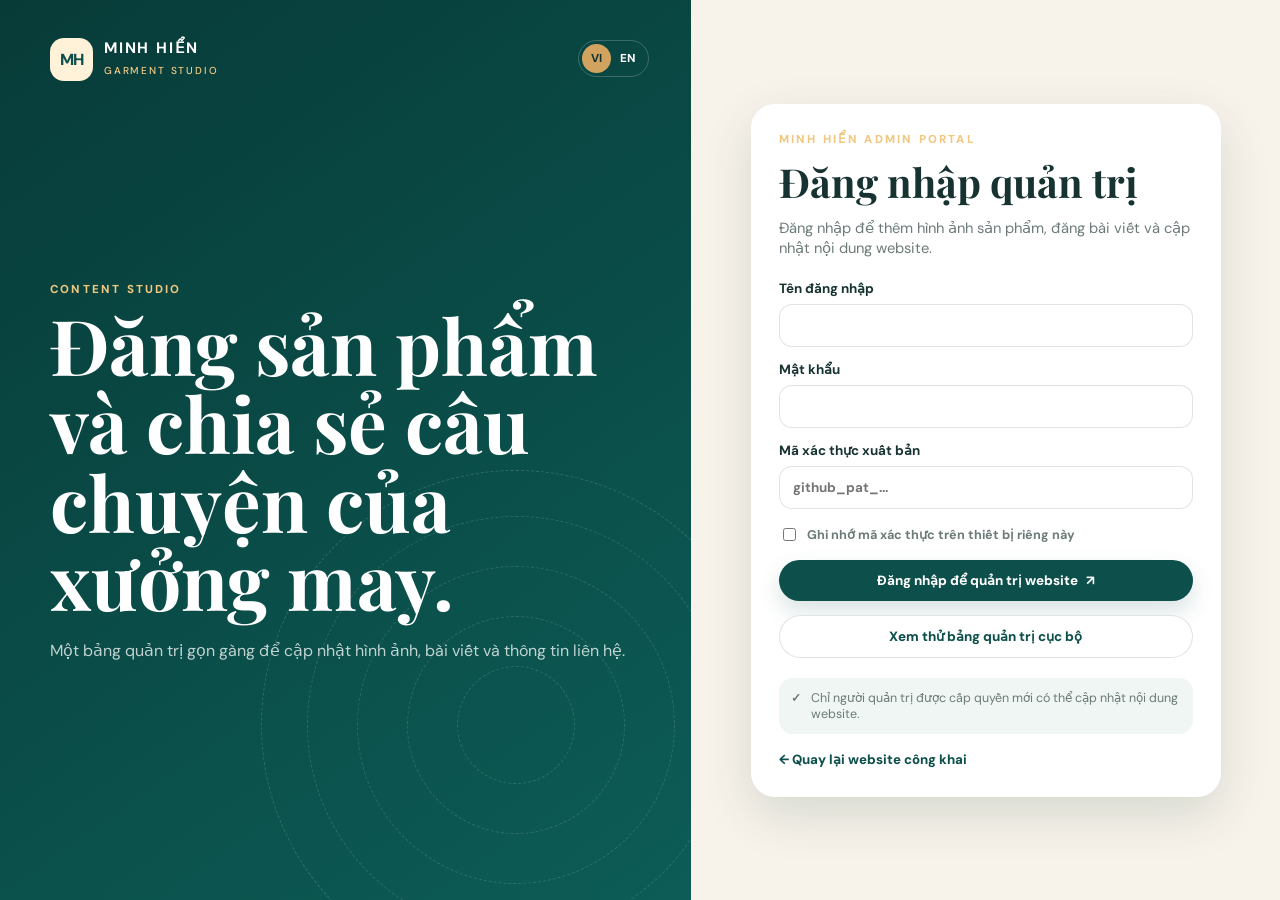
==== admin.html @ 79e7443a "Add files via upload" ====
<!doctype html>
<html lang="vi">
<head>
  <meta charset="utf-8">
  <meta name="viewport" content="width=device-width,initial-scale=1">
  <meta name="theme-color" content="#0d4f4a">
  <title>MINH HIỂN | Admin</title>
  <link rel="preconnect" href="https://fonts.googleapis.com">
  <link rel="preconnect" href="https://fonts.gstatic.com" crossorigin>
  <link href="https://fonts.googleapis.com/css2?family=DM+Sans:wght@400;500;600;700;800&family=Playfair+Display:wght@600;700&display=swap" rel="stylesheet">
  <link rel="stylesheet" href="assets/css/admin.css">
</head>
<body>
  <section class="login-page" data-login-page>
    <div class="login-visual">
      <div class="visual-inner">
        <a class="brand" href="index.html"><span class="brand-mark">MH</span><span><strong>MINH HIỂN</strong><small>GARMENT STUDIO</small></span></a>
        <div class="login-language"><button class="lang-btn active" data-lang="vi" type="button">VI</button><button class="lang-btn" data-lang="en" type="button">EN</button></div>
        <div class="visual-message"><p data-i18n="loginEyebrow">CONTENT STUDIO</p><h1 data-i18n="loginVisualTitle">Đăng sản phẩm và chia sẻ câu chuyện của xưởng may.</h1><span data-i18n="loginVisualText">Một bảng quản trị gọn gàng để cập nhật hình ảnh, bài viết và thông tin liên hệ.</span></div>
        <div class="visual-pattern"><span></span><span></span><span></span><span></span></div>
      </div>
    </div>
    <div class="login-panel">
      <div class="login-card">
        <div class="login-head"><p data-i18n="adminPortal">MINH HIỂN ADMIN PORTAL</p><h2 data-i18n="loginTitle">Đăng nhập quản trị</h2><span data-i18n="loginIntro">Đăng nhập để thêm hình ảnh sản phẩm, đăng bài viết và cập nhật nội dung website.</span></div>
        <form class="form-stack" data-login-form>
          <label><span data-i18n="username">Tên đăng nhập</span><input name="username" autocomplete="username" required></label>
          <label><span data-i18n="password">Mật khẩu</span><input name="password" type="password" autocomplete="current-password" required></label>
          <label><span data-i18n="publishCode">Mã xác thực xuất bản</span><input name="token" type="password" autocomplete="off" placeholder="github_pat_..."></label>
          <label class="checkbox remember-row"><input name="rememberToken" type="checkbox"><span data-i18n="rememberToken">Ghi nhớ mã xác thực trên thiết bị riêng này</span></label>
          <button class="btn primary wide" type="submit"><span data-i18n="loginPublish">Đăng nhập để quản trị website</span><b>↗</b></button>
          <button class="btn secondary wide" type="button" data-demo-login data-i18n="demoMode">Xem thử bảng quản trị cục bộ</button>
        </form>
        <div class="login-note"><b>✓</b><span data-i18n="accessNote">Chỉ người quản trị được cấp quyền mới có thể cập nhật nội dung website.</span></div>
        <a class="back-link" href="index.html">← <span data-i18n="backSite">Quay lại website công khai</span></a>
      </div>
    </div>
  </section>

  <section class="app-shell hidden" data-app-shell>
    <aside class="sidebar" data-sidebar>
      <div class="sidebar-head"><a class="brand" href="index.html" target="_blank"><span class="brand-mark">MH</span><span><strong>MINH HIỂN</strong><small>ADMIN STUDIO</small></span></a><button class="sidebar-close" data-sidebar-close type="button">×</button></div>
      <nav class="side-nav">
        <button class="side-link active" data-panel-link="dashboard"><span>⌂</span><b data-i18n="dashboard">Tổng quan</b></button>
        <button class="side-link" data-panel-link="products"><span>▧</span><b data-i18n="products">Sản phẩm</b></button>
        <button class="side-link" data-panel-link="posts"><span>✎</span><b data-i18n="posts">Bài viết</b></button>
        <button class="side-link" data-panel-link="settings"><span>⚙</span><b data-i18n="websiteInfo">Thông tin website</b></button>
        <button class="side-link" data-panel-link="help"><span>?</span><b data-i18n="help">Hướng dẫn</b></button>
      </nav>
      <div class="sidebar-bottom"><a href="index.html" target="_blank">↗ <span data-i18n="openPublic">Mở website công khai</span></a><button type="button" data-logout>⇥ <span data-i18n="logout">Đăng xuất</span></button></div>
    </aside>
    <main class="main">
      <header class="topbar">
        <div class="topbar-left"><button class="mobile-toggle" data-mobile-toggle type="button">☰</button><div><h1 data-page-title></h1><p><span class="status-dot"></span><span data-mode-label></span></p></div></div>
        <div class="topbar-actions"><div class="language-switch"><button class="lang-btn active" data-lang="vi" type="button">VI</button><button class="lang-btn" data-lang="en" type="button">EN</button></div><button class="btn secondary small" data-refresh type="button" data-i18n="refresh">Làm mới</button><button class="btn primary small" data-quick-product type="button"><span>+</span><span data-i18n="addProductShort">Sản phẩm</span></button></div>
      </header>
      <div class="content">
        <section class="panel active" data-panel="dashboard">
          <div class="page-head"><div><p class="kicker" data-i18n="dashboardKicker">CONTENT OVERVIEW</p><h2 data-i18n="dashboardTitle">Tổng quan nội dung website</h2><span data-i18n="dashboardText">Theo dõi nhanh dữ liệu đang hiển thị công khai.</span></div></div>
          <div class="metrics"><article><span data-i18n="products">Sản phẩm</span><strong data-count-products>0</strong><small data-i18n="publishedItems">Nội dung đã đăng</small></article><article><span data-i18n="posts">Bài viết</span><strong data-count-posts>0</strong><small data-i18n="publishedItems">Nội dung đã đăng</small></article><article><span data-i18n="categories">Nhóm sản phẩm</span><strong data-count-categories>0</strong><small data-i18n="productGroups">Phân nhóm hiển thị</small></article><article><span data-i18n="workingMode">Chế độ</span><strong class="mode-metric" data-mode-text></strong><small data-i18n="connectionMode">Kết nối dữ liệu</small></article></div>
          <div class="dashboard-grid"><article class="card"><div class="card-head"><h3 data-i18n="latestProducts">Sản phẩm mới</h3><button data-panel-jump="products" type="button" data-i18n="viewAll">Xem tất cả</button></div><div class="list" data-recent-products></div></article><article class="card"><div class="card-head"><h3 data-i18n="latestPosts">Bài viết mới</h3><button data-panel-jump="posts" type="button" data-i18n="viewAll">Xem tất cả</button></div><div class="list" data-recent-posts></div></article></div>
        </section>
        <section class="panel" data-panel="products">
          <div class="page-head row"><div><p class="kicker" data-i18n="productsKicker">PRODUCT LIBRARY</p><h2 data-i18n="manageProducts">Quản lý hình ảnh và sản phẩm</h2><span data-i18n="manageProductsText">Thêm sản phẩm gia công tiêu biểu bằng cả tiếng Việt và tiếng Anh.</span></div><button class="btn primary" data-add-product type="button">+ <span data-i18n="addProduct">Thêm sản phẩm</span></button></div>
          <div class="card"><div class="list large" data-product-list></div></div>
        </section>
        <section class="panel" data-panel="posts">
          <div class="page-head row"><div><p class="kicker" data-i18n="postsKicker">STORY & INSIGHTS</p><h2 data-i18n="managePosts">Quản lý bài viết</h2><span data-i18n="managePostsText">Chia sẻ thông tin, hình ảnh và câu chuyện mới từ xưởng may.</span></div><button class="btn primary" data-add-post type="button">+ <span data-i18n="addPost">Viết bài mới</span></button></div>
          <div class="card"><div class="list large" data-post-list></div></div>
        </section>
        <section class="panel" data-panel="settings">
          <div class="page-head"><div><p class="kicker" data-i18n="settingsKicker">WEBSITE SETTINGS</p><h2 data-i18n="websiteInfo">Thông tin website</h2><span data-i18n="settingsText">Cập nhật thông tin liên hệ và nội dung đầu trang bằng hai ngôn ngữ.</span></div></div>
          <form class="card form-card" data-settings-form>
            <div class="form-grid two"><label><span data-i18n="brandName">Tên đầy đủ của website</span><input name="brand" required></label><label><span data-i18n="shortBrand">Tên thương hiệu ngắn</span><input name="shortBrand" required></label><label><span data-i18n="phone">Số điện thoại</span><input name="phone" required></label><label><span>Zalo</span><input name="zalo" required></label><label><span>Email</span><input name="email" type="email"></label><label><span data-i18n="heroImagePath">Đường dẫn ảnh bìa hiện có</span><input name="heroImage" placeholder="assets/uploads/..."></label></div><label><span data-i18n="heroImageUpload">Tải ảnh bìa đầu trang mới</span><input name="heroImageFile" type="file" accept="image/jpeg,image/png,image/webp,image/gif"></label><label class="checkbox"><input name="removeHeroImage" type="checkbox"><span data-i18n="removeHeroImage">Xóa ảnh bìa hiện tại và dùng hình minh họa mặc định</span></label>
            <div class="bilingual-block"><h3 data-i18n="viContent">Nội dung tiếng Việt</h3><div class="form-grid two"><label><span data-i18n="address">Địa chỉ</span><input name="addressVi"></label><label><span data-i18n="workingHours">Giờ làm việc</span><input name="hoursVi"></label></div><label><span data-i18n="tagline">Dòng giới thiệu ngắn</span><input name="taglineVi"></label><label><span data-i18n="heroTitle">Tiêu đề lớn đầu trang</span><textarea name="heroTitleVi"></textarea></label><label><span data-i18n="heroDescription">Mô tả đầu trang</span><textarea name="heroDescriptionVi"></textarea></label></div>
            <div class="bilingual-block"><h3 data-i18n="enContent">English content</h3><div class="form-grid two"><label><span data-i18n="address">Địa chỉ</span><input name="addressEn"></label><label><span data-i18n="workingHours">Giờ làm việc</span><input name="hoursEn"></label></div><label><span data-i18n="tagline">Dòng giới thiệu ngắn</span><input name="taglineEn"></label><label><span data-i18n="heroTitle">Tiêu đề lớn đầu trang</span><textarea name="heroTitleEn"></textarea></label><label><span data-i18n="heroDescription">Mô tả đầu trang</span><textarea name="heroDescriptionEn"></textarea></label></div>
            <div class="form-actions"><button class="btn primary" type="submit" data-i18n="saveWebsite">Lưu thông tin website</button></div>
          </form>
        </section>
        <section class="panel" data-panel="help">
          <div class="page-head"><div><p class="kicker">GUIDE</p><h2 data-i18n="helpTitle">Hướng dẫn sử dụng nhanh</h2><span data-i18n="helpText">Các nguyên tắc cần nhớ khi đăng nội dung lên website.</span></div></div>
          <div class="help-grid"><article class="card"><b>01</b><h3 data-i18n="help1Title">Đăng sản phẩm</h3><p data-i18n="help1Text">Mở mục Sản phẩm, tải ảnh và nhập nội dung tiếng Việt cùng tiếng Anh. Sau đó bấm lưu.</p></article><article class="card"><b>02</b><h3 data-i18n="help2Title">Đăng bài viết</h3><p data-i18n="help2Text">Mở mục Bài viết, tải ảnh đại diện, nhập tiêu đề, mô tả và nội dung chi tiết cho hai ngôn ngữ.</p></article><article class="card"><b>03</b><h3 data-i18n="help3Title">Bảo vệ mã xác thực</h3><p data-i18n="help3Text">Chỉ ghi nhớ mã xác thực trên máy tính riêng của người quản trị. Không sử dụng chế độ ghi nhớ trên thiết bị dùng chung.</p></article><article class="card"><b>04</b><h3 data-i18n="help4Title">Dữ liệu công khai</h3><p data-i18n="help4Text">Ảnh và bài viết đã đăng sẽ công khai trên internet. Không tải tài liệu nội bộ hoặc thông tin nhạy cảm.</p></article></div>
        </section>
      </div>
    </main>
  </section>

  <div class="modal" data-product-modal><div class="modal-card"><header><div><p class="kicker">PRODUCT EDITOR</p><h2 data-product-modal-title></h2></div><button type="button" data-close-product>×</button></header><form data-product-form><input type="hidden" name="id"><div class="form-grid two"><label><span data-i18n="categoryKey">Mã nhóm sản phẩm</span><input name="categoryKey" placeholder="tshirt" required></label><label><span data-i18n="existingImage">Đường dẫn ảnh hiện có</span><input name="image" placeholder="assets/uploads/..."></label></div><label><span data-i18n="newImage">Tải ảnh sản phẩm mới</span><input name="imageFile" type="file" accept="image/jpeg,image/png,image/webp,image/gif"></label><label class="checkbox"><input name="removeImage" type="checkbox"><span data-i18n="removeImage">Xóa ảnh hiện tại và dùng ảnh mặc định</span></label><div class="bilingual-block"><h3 data-i18n="viContent">Nội dung tiếng Việt</h3><div class="form-grid two"><label><span data-i18n="productName">Tên sản phẩm</span><input name="titleVi" required></label><label><span data-i18n="categoryName">Tên nhóm</span><input name="categoryVi" required></label></div><label><span data-i18n="shortDescription">Mô tả ngắn</span><textarea name="descriptionVi" required></textarea></label></div><div class="bilingual-block"><h3 data-i18n="enContent">English content</h3><div class="form-grid two"><label><span data-i18n="productName">Tên sản phẩm</span><input name="titleEn" required></label><label><span data-i18n="categoryName">Tên nhóm</span><input name="categoryEn" required></label></div><label><span data-i18n="shortDescription">Mô tả ngắn</span><textarea name="descriptionEn" required></textarea></label></div><label class="checkbox"><input name="featured" type="checkbox"><span data-i18n="featuredProduct">Hiển thị là sản phẩm nổi bật</span></label><div class="form-actions"><button class="btn primary" type="submit" data-i18n="saveProduct">Lưu sản phẩm</button><button class="btn secondary" type="button" data-close-product data-i18n="cancel">Hủy</button></div></form></div></div>

  <div class="modal" data-post-modal><div class="modal-card"><header><div><p class="kicker">ARTICLE EDITOR</p><h2 data-post-modal-title></h2></div><button type="button" data-close-post>×</button></header><form data-post-form><input type="hidden" name="id"><label><span data-i18n="existingImage">Đường dẫn ảnh hiện có</span><input name="image" placeholder="assets/uploads/..."></label><label><span data-i18n="newImage">Tải ảnh đại diện mới</span><input name="imageFile" type="file" accept="image/jpeg,image/png,image/webp,image/gif"></label><label class="checkbox"><input name="removeImage" type="checkbox"><span data-i18n="removeImage">Xóa ảnh hiện tại và dùng ảnh mặc định</span></label><div class="bilingual-block"><h3 data-i18n="viContent">Nội dung tiếng Việt</h3><label><span data-i18n="postTitle">Tiêu đề bài viết</span><input name="titleVi" required></label><label><span data-i18n="excerpt">Mô tả ngắn</span><textarea name="excerptVi" required></textarea></label><label><span data-i18n="fullContent">Nội dung chi tiết</span><textarea name="contentVi" class="long" required></textarea></label></div><div class="bilingual-block"><h3 data-i18n="enContent">English content</h3><label><span data-i18n="postTitle">Tiêu đề bài viết</span><input name="titleEn" required></label><label><span data-i18n="excerpt">Mô tả ngắn</span><textarea name="excerptEn" required></textarea></label><label><span data-i18n="fullContent">Nội dung chi tiết</span><textarea name="contentEn" class="long" required></textarea></label></div><div class="form-actions"><button class="btn primary" type="submit" data-i18n="savePost">Lưu bài viết</button><button class="btn secondary" type="button" data-close-post data-i18n="cancel">Hủy</button></div></form></div></div>

  <div class="loading" data-loading><div><span class="spinner"></span><b data-loading-text></b></div></div>
  <div class="toast-wrap" data-toast-wrap></div>
  <script src="assets/js/admin.js"></script>
</body>
</html>
---- assets/css/admin.css ----
:root{--ink:#173331;--green:#0d4f4a;--green-2:#093a37;--gold:#d2a35e;--cream:#f8f3ea;--paper:#fffdf9;--muted:#6c7b79;--line:rgba(23,51,49,.13);--danger:#b64b4b;--shadow:0 18px 50px rgba(10,58,55,.14)}*{box-sizing:border-box}body{margin:0;color:var(--ink);font-family:"DM Sans",Arial,sans-serif;background:#f7f5f0}button,input,textarea{font:inherit}button{cursor:pointer}a{text-decoration:none;color:inherit}.hidden{display:none!important}.brand{display:flex;align-items:center;gap:11px}.brand-mark{display:grid;place-items:center;width:43px;height:43px;border-radius:14px;background:var(--green);color:#fff2d8;font-weight:800;letter-spacing:-.09em}.brand span:last-child{display:grid;line-height:1}.brand strong{letter-spacing:.12em;font-size:.95rem}.brand small{margin-top:6px;color:var(--gold);font-size:.63rem;letter-spacing:.18em}.login-page{display:grid;grid-template-columns:1.08fr .92fr;min-height:100vh}.login-visual{position:relative;overflow:hidden;background:linear-gradient(145deg,#073b38,#0d5c56);color:white}.visual-inner{position:relative;display:flex;min-height:100%;padding:38px 50px;flex-direction:column}.login-visual .brand-mark{background:#fff2d8;color:var(--green)}.login-visual .brand small{color:#f4cb87}.login-language{position:absolute;right:42px;top:40px;display:flex;padding:3px;border:1px solid rgba(255,255,255,.2);border-radius:999px}.lang-btn{border:0;border-radius:999px;background:transparent;color:inherit;padding:7px 9px;font-size:.72rem;font-weight:800}.lang-btn.active{background:var(--gold);color:#143230}.visual-message{position:relative;z-index:2;max-width:710px;margin:auto 0}.visual-message p,.login-head p,.kicker{margin:0 0 8px;color:#efc77f;font-size:.72rem;font-weight:800;letter-spacing:.19em}.visual-message h1{margin:0;font-family:"Playfair Display",Georgia,serif;font-size:clamp(3rem,6vw,6rem);line-height:1.02}.visual-message span{display:block;max-width:620px;margin-top:22px;color:rgba(255,255,255,.75);font-size:1rem}.visual-pattern{position:absolute;inset:auto -80px -80px auto;width:510px;height:510px;border:1px dashed rgba(255,255,255,.16);border-radius:50%}.visual-pattern span{position:absolute;border:1px dashed rgba(255,255,255,.14);border-radius:50%}.visual-pattern span:nth-child(1){inset:45px}.visual-pattern span:nth-child(2){inset:95px}.visual-pattern span:nth-child(3){inset:145px}.visual-pattern span:nth-child(4){inset:195px}.login-panel{display:grid;place-items:center;padding:36px;background:var(--cream)}.login-card{width:min(470px,100%);padding:28px;border-radius:24px;background:white;box-shadow:var(--shadow)}.login-head h2{margin:0;font-family:"Playfair Display",Georgia,serif;font-size:2.5rem}.login-head span{display:block;margin-top:10px;color:var(--muted);font-size:.92rem}.form-stack,.form-card,.modal-card form{display:grid;gap:14px}.form-stack{margin-top:22px}label{display:grid;gap:7px;color:var(--ink);font-size:.84rem;font-weight:700}input,textarea{width:100%;border:1px solid var(--line);border-radius:13px;background:white;padding:12px 13px;color:var(--ink);outline:none}input:focus,textarea:focus{border-color:rgba(13,79,74,.58);box-shadow:0 0 0 4px rgba(13,79,74,.08)}textarea{min-height:88px;resize:vertical}.long{min-height:170px}small{color:var(--muted);font-weight:500;line-height:1.5}.btn{display:inline-flex;align-items:center;justify-content:center;gap:8px;border:0;border-radius:999px;padding:12px 17px;font-size:.84rem;font-weight:800}.btn.primary{background:var(--green);color:white;box-shadow:0 10px 22px rgba(13,79,74,.16)}.btn.primary:hover{background:var(--green-2)}.btn.secondary{border:1px solid var(--line);background:white;color:var(--green)}.btn.wide{width:100%}.btn.small{padding:9px 13px}.login-note{display:flex;gap:10px;margin-top:20px;padding:12px;border-radius:14px;background:#eff6f3;color:var(--muted);font-size:.78rem}.back-link{display:inline-block;margin-top:17px;color:var(--green);font-size:.83rem;font-weight:800}.app-shell{display:grid;grid-template-columns:245px 1fr;min-height:100vh}.sidebar{position:sticky;top:0;height:100vh;display:flex;flex-direction:column;background:#082f2d;color:white}.sidebar-head{display:flex;justify-content:space-between;align-items:center;padding:20px 17px;border-bottom:1px solid rgba(255,255,255,.1)}.sidebar .brand-mark{background:#fff0d3;color:var(--green)}.sidebar-close{display:none;border:0;background:transparent;color:white;font-size:1.5rem}.side-nav{display:grid;gap:4px;padding:17px 11px}.side-link{display:flex;align-items:center;gap:10px;width:100%;padding:12px 11px;border:0;border-radius:11px;background:transparent;color:rgba(255,255,255,.72);text-align:left}.side-link.active,.side-link:hover{background:rgba(255,255,255,.1);color:white}.side-link span{width:20px;text-align:center}.sidebar-bottom{display:grid;gap:8px;margin-top:auto;padding:15px;border-top:1px solid rgba(255,255,255,.1)}.sidebar-bottom a,.sidebar-bottom button{border:0;background:transparent;color:rgba(255,255,255,.72);font-size:.8rem;text-align:left}.main{min-width:0}.topbar{position:sticky;top:0;z-index:15;display:flex;align-items:center;justify-content:space-between;gap:18px;padding:15px 22px;border-bottom:1px solid var(--line);background:rgba(255,253,249,.9);backdrop-filter:blur(16px)}.topbar-left{display:flex;align-items:center;gap:10px}.topbar h1{margin:0;font-size:1.12rem}.topbar p{display:flex;align-items:center;gap:7px;margin:4px 0 0;color:var(--muted);font-size:.75rem}.status-dot{width:8px;height:8px;border-radius:50%;background:#37ad78;box-shadow:0 0 0 5px rgba(55,173,120,.13)}.mobile-toggle{display:none;border:0;background:transparent;color:var(--green);font-size:1.35rem}.topbar-actions{display:flex;align-items:center;gap:8px}.language-switch{display:flex;padding:3px;border:1px solid var(--line);border-radius:999px;background:white}.language-switch .lang-btn{color:var(--muted)}.language-switch .lang-btn.active{background:var(--green);color:white}.content{padding:25px}.panel{display:none}.panel.active{display:block}.page-head{margin-bottom:18px}.page-head.row{display:flex;justify-content:space-between;gap:18px;align-items:end}.page-head h2{margin:0;font-family:"Playfair Display",Georgia,serif;font-size:2.1rem}.page-head span{color:var(--muted);font-size:.9rem}.metrics{display:grid;grid-template-columns:repeat(4,1fr);gap:14px}.metrics article{padding:19px;border:1px solid var(--line);border-radius:18px;background:white}.metrics span,.metrics small{display:block;color:var(--muted);font-size:.78rem}.metrics strong{display:block;margin:8px 0 4px;color:var(--green);font-size:2.3rem;line-height:1}.metrics .mode-metric{font-size:1rem;line-height:1.2}.dashboard-grid,.help-grid{display:grid;grid-template-columns:repeat(2,1fr);gap:14px;margin-top:14px}.card{padding:18px;border:1px solid var(--line);border-radius:18px;background:white}.card-head{display:flex;justify-content:space-between;gap:10px;align-items:center;margin-bottom:10px}.card h3{margin:0}.card-head button{border:0;background:transparent;color:var(--green);font-size:.78rem;font-weight:800}.list{display:grid}.list-item{display:grid;grid-template-columns:54px 1fr auto;gap:12px;align-items:center;padding:12px 0;border-top:1px solid var(--line)}.list-item:first-child{border-top:0}.list-item img{width:54px;height:54px;border-radius:12px;object-fit:cover;background:#f4ebdd}.list-item strong{display:block;font-size:.9rem}.list-item small{display:block;font-size:.76rem}.list-item-actions{display:flex;gap:6px}.icon-btn{width:32px;height:32px;border:1px solid var(--line);border-radius:10px;background:white;color:var(--green)}.icon-btn.danger{color:var(--danger)}.empty{padding:18px;color:var(--muted);font-size:.86rem}.form-card{gap:17px}.form-grid{display:grid;gap:13px}.form-grid.two{grid-template-columns:repeat(2,1fr)}.bilingual-block{display:grid;gap:13px;padding:16px;border:1px solid var(--line);border-radius:16px;background:#fcfaf5}.bilingual-block h3{margin:0;color:var(--green);font-size:.9rem}.form-actions{display:flex;gap:9px;justify-content:flex-end}.help-grid article b{color:var(--gold);font-size:1.8rem}.help-grid h3{margin:18px 0 7px}.help-grid p{margin:0;color:var(--muted);font-size:.86rem}.modal{position:fixed;inset:0;z-index:50;display:none;place-items:center;padding:18px;background:rgba(4,29,28,.72)}.modal.open{display:grid}.modal-card{width:min(780px,100%);max-height:92vh;overflow:auto;padding:20px;border-radius:20px;background:white}.modal-card header{display:flex;justify-content:space-between;gap:15px;margin-bottom:15px}.modal-card header h2{margin:0;font-family:"Playfair Display"}.modal-card header button{width:35px;height:35px;border:0;border-radius:50%;background:#f1eee8;color:var(--ink);font-size:1.3rem}.checkbox{display:flex;grid-template-columns:auto 1fr;align-items:center;gap:8px}.checkbox input{width:auto}.remember-row{padding:2px 0;color:var(--muted);font-size:.79rem}.loading{position:fixed;inset:0;z-index:70;display:none;place-items:center;background:rgba(4,29,28,.52)}.loading.open{display:grid}.loading div{display:flex;align-items:center;gap:10px;padding:15px 18px;border-radius:14px;background:white}.spinner{width:20px;height:20px;border:3px solid #d6e2df;border-top-color:var(--green);border-radius:50%;animation:spin .7s linear infinite}@keyframes spin{to{transform:rotate(360deg)}}.toast-wrap{position:fixed;right:17px;bottom:17px;z-index:80;display:grid;gap:9px}.toast{max-width:370px;padding:12px 14px;border-radius:13px;background:#123f3b;color:white;box-shadow:var(--shadow);font-size:.82rem}.toast.error{background:#a23d3d}@media(max-width:950px){.login-page{grid-template-columns:1fr}.login-visual{display:none}.app-shell{grid-template-columns:1fr}.sidebar{position:fixed;left:-260px;top:0;z-index:30;width:245px;transition:.22s}.sidebar.open{left:0}.sidebar-close,.mobile-toggle{display:block}.metrics{grid-template-columns:repeat(2,1fr)}}@media(max-width:640px){.login-panel{padding:18px}.login-card{padding:20px}.content{padding:16px}.topbar{padding:12px 13px}.topbar-actions .secondary{display:none}.page-head.row{display:block}.page-head.row .btn{margin-top:12px}.dashboard-grid,.help-grid,.form-grid.two{grid-template-columns:1fr}.metrics{gap:9px}.metrics article{padding:15px}.metrics strong{font-size:1.8rem}.language-switch .lang-btn{padding:6px 7px}.topbar-actions{gap:5px}.list-item{grid-template-columns:47px 1fr auto}.list-item img{width:47px;height:47px}.modal-card{padding:15px}}
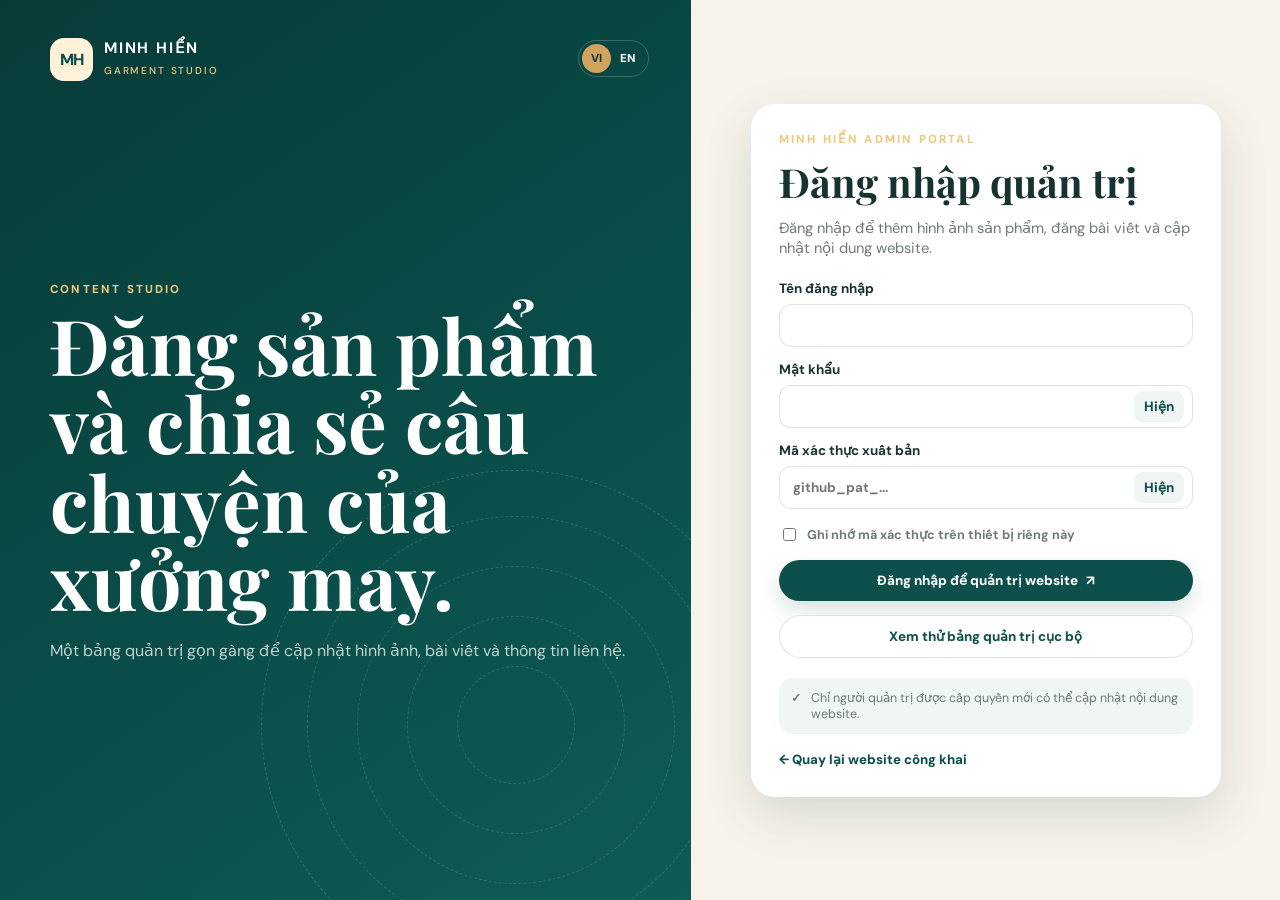
==== commit 74b3eacc: "Cap nhat V9 - bo sung nhieu anh va hien mat khau Cap nhat V9 - bo sung nhieu anh va hien mat khau" ====
--- a/admin.html
+++ b/admin.html
@@ -8,7 +8,7 @@
   <link rel="preconnect" href="https://fonts.googleapis.com">
   <link rel="preconnect" href="https://fonts.gstatic.com" crossorigin>
   <link href="https://fonts.googleapis.com/css2?family=DM+Sans:wght@400;500;600;700;800&family=Playfair+Display:wght@600;700&display=swap" rel="stylesheet">
-  <link rel="stylesheet" href="assets/css/admin.css">
+  <link rel="stylesheet" href="assets/css/admin.css?v=9.0">
 </head>
 <body>
   <section class="login-page" data-login-page>
@@ -25,8 +25,8 @@
         <div class="login-head"><p data-i18n="adminPortal">MINH HIỂN ADMIN PORTAL</p><h2 data-i18n="loginTitle">Đăng nhập quản trị</h2><span data-i18n="loginIntro">Đăng nhập để thêm hình ảnh sản phẩm, đăng bài viết và cập nhật nội dung website.</span></div>
         <form class="form-stack" data-login-form>
           <label><span data-i18n="username">Tên đăng nhập</span><input name="username" autocomplete="username" required></label>
-          <label><span data-i18n="password">Mật khẩu</span><input name="password" type="password" autocomplete="current-password" required></label>
-          <label><span data-i18n="publishCode">Mã xác thực xuất bản</span><input name="token" type="password" autocomplete="off" placeholder="github_pat_..."></label>
+          <label><span data-i18n="password">Mật khẩu</span><div class="secret-field"><input name="password" type="password" autocomplete="current-password" required><button class="secret-toggle" type="button" data-toggle-secret="password"><span data-secret-label>Hiện</span></button></div></label>
+          <label><span data-i18n="publishCode">Mã xác thực xuất bản</span><div class="secret-field"><input name="token" type="password" autocomplete="off" placeholder="github_pat_..."><button class="secret-toggle" type="button" data-toggle-secret="token"><span data-secret-label>Hiện</span></button></div></label>
           <label class="checkbox remember-row"><input name="rememberToken" type="checkbox"><span data-i18n="rememberToken">Ghi nhớ mã xác thực trên thiết bị riêng này</span></label>
           <button class="btn primary wide" type="submit"><span data-i18n="loginPublish">Đăng nhập để quản trị website</span><b>↗</b></button>
           <button class="btn secondary wide" type="button" data-demo-login data-i18n="demoMode">Xem thử bảng quản trị cục bộ</button>
@@ -85,12 +85,12 @@
     </main>
   </section>
 
-  <div class="modal" data-product-modal><div class="modal-card"><header><div><p class="kicker">PRODUCT EDITOR</p><h2 data-product-modal-title></h2></div><button type="button" data-close-product>×</button></header><form data-product-form><input type="hidden" name="id"><div class="form-grid two"><label><span data-i18n="categoryKey">Mã nhóm sản phẩm</span><input name="categoryKey" placeholder="tshirt" required></label><label><span data-i18n="existingImage">Đường dẫn ảnh hiện có</span><input name="image" placeholder="assets/uploads/..."></label></div><label><span data-i18n="newImage">Tải ảnh sản phẩm mới</span><input name="imageFile" type="file" accept="image/jpeg,image/png,image/webp,image/gif"></label><label class="checkbox"><input name="removeImage" type="checkbox"><span data-i18n="removeImage">Xóa ảnh hiện tại và dùng ảnh mặc định</span></label><div class="bilingual-block"><h3 data-i18n="viContent">Nội dung tiếng Việt</h3><div class="form-grid two"><label><span data-i18n="productName">Tên sản phẩm</span><input name="titleVi" required></label><label><span data-i18n="categoryName">Tên nhóm</span><input name="categoryVi" required></label></div><label><span data-i18n="shortDescription">Mô tả ngắn</span><textarea name="descriptionVi" required></textarea></label></div><div class="bilingual-block"><h3 data-i18n="enContent">English content</h3><div class="form-grid two"><label><span data-i18n="productName">Tên sản phẩm</span><input name="titleEn" required></label><label><span data-i18n="categoryName">Tên nhóm</span><input name="categoryEn" required></label></div><label><span data-i18n="shortDescription">Mô tả ngắn</span><textarea name="descriptionEn" required></textarea></label></div><label class="checkbox"><input name="featured" type="checkbox"><span data-i18n="featuredProduct">Hiển thị là sản phẩm nổi bật</span></label><div class="form-actions"><button class="btn primary" type="submit" data-i18n="saveProduct">Lưu sản phẩm</button><button class="btn secondary" type="button" data-close-product data-i18n="cancel">Hủy</button></div></form></div></div>
+  <div class="modal" data-product-modal><div class="modal-card"><header><div><p class="kicker">PRODUCT EDITOR</p><h2 data-product-modal-title></h2></div><button type="button" data-close-product>×</button></header><form data-product-form><input type="hidden" name="id"><label><span data-i18n="categoryKey">Mã nhóm sản phẩm</span><input name="categoryKey" placeholder="ao-thun" required></label><section class="media-manager"><div class="media-manager-head"><div><b data-i18n="currentImages">Hình ảnh hiện có</b><small data-i18n="multiImageHint">Có thể chọn nhiều hình trong một lần. Hình đầu tiên là ảnh đại diện; các hình còn lại hiển thị trong bộ ảnh.</small></div></div><div class="existing-image-grid" data-product-existing-images></div></section><label><span data-i18n="uploadImages">Tải thêm hình ảnh</span><input name="imageFiles" type="file" multiple accept="image/jpeg,image/png,image/webp,image/gif"></label><label class="checkbox"><input name="newImagesPrimary" type="checkbox"><span data-i18n="useFirstNewAsCover">Dùng hình mới đầu tiên làm ảnh đại diện</span></label><div class="bilingual-block"><h3 data-i18n="viContent">Nội dung tiếng Việt</h3><div class="form-grid two"><label><span data-i18n="productName">Tên sản phẩm</span><input name="titleVi" required></label><label><span data-i18n="categoryName">Tên nhóm</span><input name="categoryVi" required></label></div><label><span data-i18n="shortDescription">Mô tả ngắn</span><textarea name="descriptionVi" required></textarea></label></div><div class="bilingual-block"><h3 data-i18n="enContent">English content</h3><div class="form-grid two"><label><span data-i18n="productName">Tên sản phẩm</span><input name="titleEn" required></label><label><span data-i18n="categoryName">Tên nhóm</span><input name="categoryEn" required></label></div><label><span data-i18n="shortDescription">Mô tả ngắn</span><textarea name="descriptionEn" required></textarea></label></div><label class="checkbox"><input name="featured" type="checkbox"><span data-i18n="featuredProduct">Hiển thị là sản phẩm nổi bật</span></label><div class="form-actions"><button class="btn primary" type="submit" data-i18n="saveProduct">Lưu sản phẩm</button><button class="btn secondary" type="button" data-close-product data-i18n="cancel">Hủy</button></div></form></div></div>
 
-  <div class="modal" data-post-modal><div class="modal-card"><header><div><p class="kicker">ARTICLE EDITOR</p><h2 data-post-modal-title></h2></div><button type="button" data-close-post>×</button></header><form data-post-form><input type="hidden" name="id"><label><span data-i18n="existingImage">Đường dẫn ảnh hiện có</span><input name="image" placeholder="assets/uploads/..."></label><label><span data-i18n="newImage">Tải ảnh đại diện mới</span><input name="imageFile" type="file" accept="image/jpeg,image/png,image/webp,image/gif"></label><label class="checkbox"><input name="removeImage" type="checkbox"><span data-i18n="removeImage">Xóa ảnh hiện tại và dùng ảnh mặc định</span></label><div class="bilingual-block"><h3 data-i18n="viContent">Nội dung tiếng Việt</h3><label><span data-i18n="postTitle">Tiêu đề bài viết</span><input name="titleVi" required></label><label><span data-i18n="excerpt">Mô tả ngắn</span><textarea name="excerptVi" required></textarea></label><label><span data-i18n="fullContent">Nội dung chi tiết</span><textarea name="contentVi" class="long" required></textarea></label></div><div class="bilingual-block"><h3 data-i18n="enContent">English content</h3><label><span data-i18n="postTitle">Tiêu đề bài viết</span><input name="titleEn" required></label><label><span data-i18n="excerpt">Mô tả ngắn</span><textarea name="excerptEn" required></textarea></label><label><span data-i18n="fullContent">Nội dung chi tiết</span><textarea name="contentEn" class="long" required></textarea></label></div><div class="form-actions"><button class="btn primary" type="submit" data-i18n="savePost">Lưu bài viết</button><button class="btn secondary" type="button" data-close-post data-i18n="cancel">Hủy</button></div></form></div></div>
+  <div class="modal" data-post-modal><div class="modal-card"><header><div><p class="kicker">ARTICLE EDITOR</p><h2 data-post-modal-title></h2></div><button type="button" data-close-post>×</button></header><form data-post-form><input type="hidden" name="id"><section class="media-manager"><div class="media-manager-head"><div><b data-i18n="currentImages">Hình ảnh hiện có</b><small data-i18n="multiImageHint">Có thể chọn nhiều hình trong một lần. Hình đầu tiên là ảnh đại diện; các hình còn lại hiển thị trong bộ ảnh.</small></div></div><div class="existing-image-grid" data-post-existing-images></div></section><label><span data-i18n="uploadImages">Tải thêm hình ảnh</span><input name="imageFiles" type="file" multiple accept="image/jpeg,image/png,image/webp,image/gif"></label><label class="checkbox"><input name="newImagesPrimary" type="checkbox"><span data-i18n="useFirstNewAsCover">Dùng hình mới đầu tiên làm ảnh đại diện</span></label><div class="bilingual-block"><h3 data-i18n="viContent">Nội dung tiếng Việt</h3><label><span data-i18n="postTitle">Tiêu đề bài viết</span><input name="titleVi" required></label><label><span data-i18n="excerpt">Mô tả ngắn</span><textarea name="excerptVi" required></textarea></label><label><span data-i18n="fullContent">Nội dung chi tiết</span><textarea name="contentVi" class="long" required></textarea></label></div><div class="bilingual-block"><h3 data-i18n="enContent">English content</h3><label><span data-i18n="postTitle">Tiêu đề bài viết</span><input name="titleEn" required></label><label><span data-i18n="excerpt">Mô tả ngắn</span><textarea name="excerptEn" required></textarea></label><label><span data-i18n="fullContent">Nội dung chi tiết</span><textarea name="contentEn" class="long" required></textarea></label></div><div class="form-actions"><button class="btn primary" type="submit" data-i18n="savePost">Lưu bài viết</button><button class="btn secondary" type="button" data-close-post data-i18n="cancel">Hủy</button></div></form></div></div>
 
   <div class="loading" data-loading><div><span class="spinner"></span><b data-loading-text></b></div></div>
   <div class="toast-wrap" data-toast-wrap></div>
-  <script src="assets/js/admin.js"></script>
+  <script src="assets/js/admin.js?v=9.0"></script>
 </body>
 </html>
--- a/assets/css/admin.css
+++ b/assets/css/admin.css
@@ -1 +1,18 @@
 :root{--ink:#173331;--green:#0d4f4a;--green-2:#093a37;--gold:#d2a35e;--cream:#f8f3ea;--paper:#fffdf9;--muted:#6c7b79;--line:rgba(23,51,49,.13);--danger:#b64b4b;--shadow:0 18px 50px rgba(10,58,55,.14)}*{box-sizing:border-box}body{margin:0;color:var(--ink);font-family:"DM Sans",Arial,sans-serif;background:#f7f5f0}button,input,textarea{font:inherit}button{cursor:pointer}a{text-decoration:none;color:inherit}.hidden{display:none!important}.brand{display:flex;align-items:center;gap:11px}.brand-mark{display:grid;place-items:center;width:43px;height:43px;border-radius:14px;background:var(--green);color:#fff2d8;font-weight:800;letter-spacing:-.09em}.brand span:last-child{display:grid;line-height:1}.brand strong{letter-spacing:.12em;font-size:.95rem}.brand small{margin-top:6px;color:var(--gold);font-size:.63rem;letter-spacing:.18em}.login-page{display:grid;grid-template-columns:1.08fr .92fr;min-height:100vh}.login-visual{position:relative;overflow:hidden;background:linear-gradient(145deg,#073b38,#0d5c56);color:white}.visual-inner{position:relative;display:flex;min-height:100%;padding:38px 50px;flex-direction:column}.login-visual .brand-mark{background:#fff2d8;color:var(--green)}.login-visual .brand small{color:#f4cb87}.login-language{position:absolute;right:42px;top:40px;display:flex;padding:3px;border:1px solid rgba(255,255,255,.2);border-radius:999px}.lang-btn{border:0;border-radius:999px;background:transparent;color:inherit;padding:7px 9px;font-size:.72rem;font-weight:800}.lang-btn.active{background:var(--gold);color:#143230}.visual-message{position:relative;z-index:2;max-width:710px;margin:auto 0}.visual-message p,.login-head p,.kicker{margin:0 0 8px;color:#efc77f;font-size:.72rem;font-weight:800;letter-spacing:.19em}.visual-message h1{margin:0;font-family:"Playfair Display",Georgia,serif;font-size:clamp(3rem,6vw,6rem);line-height:1.02}.visual-message span{display:block;max-width:620px;margin-top:22px;color:rgba(255,255,255,.75);font-size:1rem}.visual-pattern{position:absolute;inset:auto -80px -80px auto;width:510px;height:510px;border:1px dashed rgba(255,255,255,.16);border-radius:50%}.visual-pattern span{position:absolute;border:1px dashed rgba(255,255,255,.14);border-radius:50%}.visual-pattern span:nth-child(1){inset:45px}.visual-pattern span:nth-child(2){inset:95px}.visual-pattern span:nth-child(3){inset:145px}.visual-pattern span:nth-child(4){inset:195px}.login-panel{display:grid;place-items:center;padding:36px;background:var(--cream)}.login-card{width:min(470px,100%);padding:28px;border-radius:24px;background:white;box-shadow:var(--shadow)}.login-head h2{margin:0;font-family:"Playfair Display",Georgia,serif;font-size:2.5rem}.login-head span{display:block;margin-top:10px;color:var(--muted);font-size:.92rem}.form-stack,.form-card,.modal-card form{display:grid;gap:14px}.form-stack{margin-top:22px}label{display:grid;gap:7px;color:var(--ink);font-size:.84rem;font-weight:700}input,textarea{width:100%;border:1px solid var(--line);border-radius:13px;background:white;padding:12px 13px;color:var(--ink);outline:none}input:focus,textarea:focus{border-color:rgba(13,79,74,.58);box-shadow:0 0 0 4px rgba(13,79,74,.08)}textarea{min-height:88px;resize:vertical}.long{min-height:170px}small{color:var(--muted);font-weight:500;line-height:1.5}.btn{display:inline-flex;align-items:center;justify-content:center;gap:8px;border:0;border-radius:999px;padding:12px 17px;font-size:.84rem;font-weight:800}.btn.primary{background:var(--green);color:white;box-shadow:0 10px 22px rgba(13,79,74,.16)}.btn.primary:hover{background:var(--green-2)}.btn.secondary{border:1px solid var(--line);background:white;color:var(--green)}.btn.wide{width:100%}.btn.small{padding:9px 13px}.login-note{display:flex;gap:10px;margin-top:20px;padding:12px;border-radius:14px;background:#eff6f3;color:var(--muted);font-size:.78rem}.back-link{display:inline-block;margin-top:17px;color:var(--green);font-size:.83rem;font-weight:800}.app-shell{display:grid;grid-template-columns:245px 1fr;min-height:100vh}.sidebar{position:sticky;top:0;height:100vh;display:flex;flex-direction:column;background:#082f2d;color:white}.sidebar-head{display:flex;justify-content:space-between;align-items:center;padding:20px 17px;border-bottom:1px solid rgba(255,255,255,.1)}.sidebar .brand-mark{background:#fff0d3;color:var(--green)}.sidebar-close{display:none;border:0;background:transparent;color:white;font-size:1.5rem}.side-nav{display:grid;gap:4px;padding:17px 11px}.side-link{display:flex;align-items:center;gap:10px;width:100%;padding:12px 11px;border:0;border-radius:11px;background:transparent;color:rgba(255,255,255,.72);text-align:left}.side-link.active,.side-link:hover{background:rgba(255,255,255,.1);color:white}.side-link span{width:20px;text-align:center}.sidebar-bottom{display:grid;gap:8px;margin-top:auto;padding:15px;border-top:1px solid rgba(255,255,255,.1)}.sidebar-bottom a,.sidebar-bottom button{border:0;background:transparent;color:rgba(255,255,255,.72);font-size:.8rem;text-align:left}.main{min-width:0}.topbar{position:sticky;top:0;z-index:15;display:flex;align-items:center;justify-content:space-between;gap:18px;padding:15px 22px;border-bottom:1px solid var(--line);background:rgba(255,253,249,.9);backdrop-filter:blur(16px)}.topbar-left{display:flex;align-items:center;gap:10px}.topbar h1{margin:0;font-size:1.12rem}.topbar p{display:flex;align-items:center;gap:7px;margin:4px 0 0;color:var(--muted);font-size:.75rem}.status-dot{width:8px;height:8px;border-radius:50%;background:#37ad78;box-shadow:0 0 0 5px rgba(55,173,120,.13)}.mobile-toggle{display:none;border:0;background:transparent;color:var(--green);font-size:1.35rem}.topbar-actions{display:flex;align-items:center;gap:8px}.language-switch{display:flex;padding:3px;border:1px solid var(--line);border-radius:999px;background:white}.language-switch .lang-btn{color:var(--muted)}.language-switch .lang-btn.active{background:var(--green);color:white}.content{padding:25px}.panel{display:none}.panel.active{display:block}.page-head{margin-bottom:18px}.page-head.row{display:flex;justify-content:space-between;gap:18px;align-items:end}.page-head h2{margin:0;font-family:"Playfair Display",Georgia,serif;font-size:2.1rem}.page-head span{color:var(--muted);font-size:.9rem}.metrics{display:grid;grid-template-columns:repeat(4,1fr);gap:14px}.metrics article{padding:19px;border:1px solid var(--line);border-radius:18px;background:white}.metrics span,.metrics small{display:block;color:var(--muted);font-size:.78rem}.metrics strong{display:block;margin:8px 0 4px;color:var(--green);font-size:2.3rem;line-height:1}.metrics .mode-metric{font-size:1rem;line-height:1.2}.dashboard-grid,.help-grid{display:grid;grid-template-columns:repeat(2,1fr);gap:14px;margin-top:14px}.card{padding:18px;border:1px solid var(--line);border-radius:18px;background:white}.card-head{display:flex;justify-content:space-between;gap:10px;align-items:center;margin-bottom:10px}.card h3{margin:0}.card-head button{border:0;background:transparent;color:var(--green);font-size:.78rem;font-weight:800}.list{display:grid}.list-item{display:grid;grid-template-columns:54px 1fr auto;gap:12px;align-items:center;padding:12px 0;border-top:1px solid var(--line)}.list-item:first-child{border-top:0}.list-item img{width:54px;height:54px;border-radius:12px;object-fit:cover;background:#f4ebdd}.list-item strong{display:block;font-size:.9rem}.list-item small{display:block;font-size:.76rem}.list-item-actions{display:flex;gap:6px}.icon-btn{width:32px;height:32px;border:1px solid var(--line);border-radius:10px;background:white;color:var(--green)}.icon-btn.danger{color:var(--danger)}.empty{padding:18px;color:var(--muted);font-size:.86rem}.form-card{gap:17px}.form-grid{display:grid;gap:13px}.form-grid.two{grid-template-columns:repeat(2,1fr)}.bilingual-block{display:grid;gap:13px;padding:16px;border:1px solid var(--line);border-radius:16px;background:#fcfaf5}.bilingual-block h3{margin:0;color:var(--green);font-size:.9rem}.form-actions{display:flex;gap:9px;justify-content:flex-end}.help-grid article b{color:var(--gold);font-size:1.8rem}.help-grid h3{margin:18px 0 7px}.help-grid p{margin:0;color:var(--muted);font-size:.86rem}.modal{position:fixed;inset:0;z-index:50;display:none;place-items:center;padding:18px;background:rgba(4,29,28,.72)}.modal.open{display:grid}.modal-card{width:min(780px,100%);max-height:92vh;overflow:auto;padding:20px;border-radius:20px;background:white}.modal-card header{display:flex;justify-content:space-between;gap:15px;margin-bottom:15px}.modal-card header h2{margin:0;font-family:"Playfair Display"}.modal-card header button{width:35px;height:35px;border:0;border-radius:50%;background:#f1eee8;color:var(--ink);font-size:1.3rem}.checkbox{display:flex;grid-template-columns:auto 1fr;align-items:center;gap:8px}.checkbox input{width:auto}.remember-row{padding:2px 0;color:var(--muted);font-size:.79rem}.loading{position:fixed;inset:0;z-index:70;display:none;place-items:center;background:rgba(4,29,28,.52)}.loading.open{display:grid}.loading div{display:flex;align-items:center;gap:10px;padding:15px 18px;border-radius:14px;background:white}.spinner{width:20px;height:20px;border:3px solid #d6e2df;border-top-color:var(--green);border-radius:50%;animation:spin .7s linear infinite}@keyframes spin{to{transform:rotate(360deg)}}.toast-wrap{position:fixed;right:17px;bottom:17px;z-index:80;display:grid;gap:9px}.toast{max-width:370px;padding:12px 14px;border-radius:13px;background:#123f3b;color:white;box-shadow:var(--shadow);font-size:.82rem}.toast.error{background:#a23d3d}@media(max-width:950px){.login-page{grid-template-columns:1fr}.login-visual{display:none}.app-shell{grid-template-columns:1fr}.sidebar{position:fixed;left:-260px;top:0;z-index:30;width:245px;transition:.22s}.sidebar.open{left:0}.sidebar-close,.mobile-toggle{display:block}.metrics{grid-template-columns:repeat(2,1fr)}}@media(max-width:640px){.login-panel{padding:18px}.login-card{padding:20px}.content{padding:16px}.topbar{padding:12px 13px}.topbar-actions .secondary{display:none}.page-head.row{display:block}.page-head.row .btn{margin-top:12px}.dashboard-grid,.help-grid,.form-grid.two{grid-template-columns:1fr}.metrics{gap:9px}.metrics article{padding:15px}.metrics strong{font-size:1.8rem}.language-switch .lang-btn{padding:6px 7px}.topbar-actions{gap:5px}.list-item{grid-template-columns:47px 1fr auto}.list-item img{width:47px;height:47px}.modal-card{padding:15px}}
+
+/* V9: password visibility and multi-image manager */
+.secret-field{display:flex;align-items:center;gap:8px;padding:0 8px 0 0;border:1px solid var(--line);border-radius:12px;background:#fff;overflow:hidden}
+.secret-field input{flex:1;border:0!important;border-radius:0!important;background:transparent!important}
+.secret-field:focus-within{border-color:#0d4f4a;box-shadow:0 0 0 3px rgba(13,79,74,.1)}
+.secret-toggle{flex:0 0 auto;border:0;border-radius:9px;padding:7px 10px;background:#eef5f2;color:#0d4f4a;font-weight:800;cursor:pointer}
+.media-manager{display:grid;gap:12px;margin:3px 0 5px;padding:14px;border:1px solid var(--line);border-radius:16px;background:#fbfaf7}
+.media-manager-head small{display:block;margin-top:5px;color:var(--muted);line-height:1.45}
+.existing-image-grid{display:grid;grid-template-columns:repeat(auto-fill,minmax(145px,1fr));gap:11px}
+.existing-image-card{overflow:hidden;border:1px solid var(--line);border-radius:14px;background:#fff}
+.existing-image-card img{display:block;width:100%;height:118px;object-fit:cover;background:#f3eee4}
+.existing-image-card>div{display:grid;gap:6px;padding:9px}
+.mini-choice{display:flex!important;align-items:center;gap:6px;font-size:.74rem!important;line-height:1.25;color:#425653}
+.mini-choice input{width:auto!important;margin:0}
+.danger-text{color:#bf4747}
+.empty.compact{padding:13px;font-size:.82rem}
+@media(max-width:640px){.existing-image-grid{grid-template-columns:repeat(2,minmax(0,1fr))}.secret-toggle{padding:7px 8px}.existing-image-card img{height:104px}}
